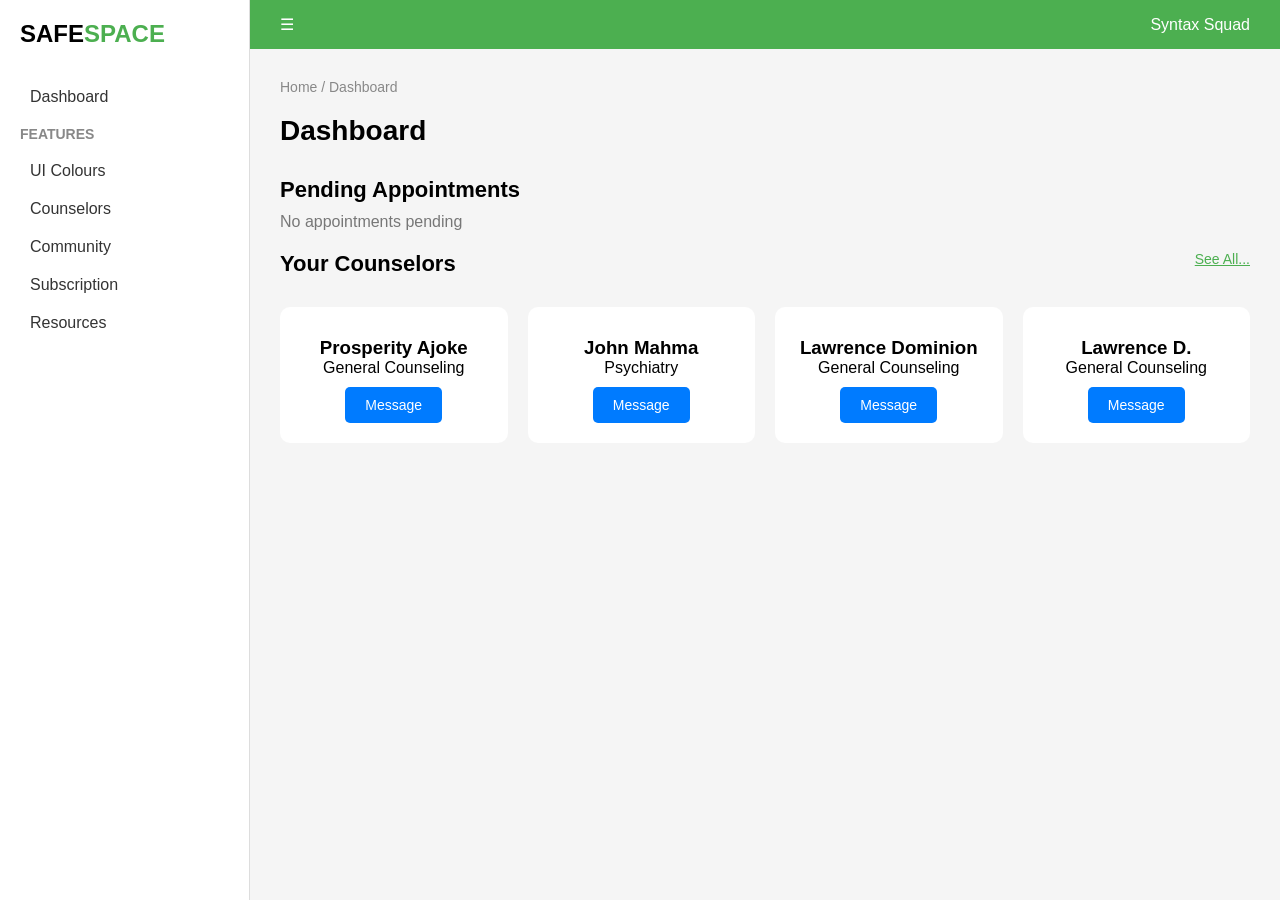
==== Dash.html @ c59a90a7 "Add files via upload" ====
<!DOCTYPE html>
<html lang="en">
<head>
  <meta charset="UTF-8">
  <meta name="viewport" content="width=device-width, initial-scale=1">
  <title>SafeSpace - Dashboard</title>
  <link rel="stylesheet" href="Dash.css">
</head>
<body>

  <!-- Sidebar -->
  <aside class="sidebar" id="sidebar">
    <div class="logo">
      SAFE<span class="green">SPACE</span>
    </div>
    <nav>
      <ul>
        <li><a href="#"><i class="icon"></i> Dashboard</a></li>
        <li class="features-title">FEATURES</li>
        <li><a href="#"><i class="icon"></i> UI Colours</a></li>
        <li><a href="#"><i class="icon"></i> Counselors</a></li>
        <li><a href="#"><i class="icon"></i> Community</a></li>
        <li><a href="#"><i class="icon"></i> Subscription</a></li>
        <li><a href="#"><i class="icon"></i> Resources</a></li>
      </ul>
    </nav>
  </aside>

  <!-- Main Content -->
  <div class="main-content" id="main-content">
    <header class="main-header">
      <div class="menu-icon" id="menu-toggle">☰</div>
      <div class="user-info">
        <i class="icon"></i> Syntax Squad
      </div>
    </header>

    <div class="dashboard-body">
      <div class="breadcrumb">Home / Dashboard</div>

      <h1>Dashboard</h1>

      <section class="pending">
        <h2>Pending Appointments</h2>
        <p>No appointments pending</p>
      </section>

      <section class="counselors">
        <div class="counselors-header">
          <h2>Your Counselors</h2>
          <a href="#">See All...</a>
        </div>

        <div class="counselor-list">
          <div class="counselor-card">
            <div class="avatar"></div>
            <h3>Prosperity Ajoke</h3>
            <p>General Counseling</p>
            <button class="message-btn">Message</button>
          </div>
          <div class="counselor-card">
            <div class="avatar"></div>
            <h3>John Mahma</h3>
            <p>Psychiatry</p>
            <button class="message-btn">Message</button>
          </div>
          <div class="counselor-card">
            <div class="avatar"></div>
            <h3>Lawrence Dominion</h3>
            <p>General Counseling</p>
            <button class="message-btn">Message</button>
          </div>
          <div class="counselor-card">
            <div class="avatar"></div>
            <h3>Lawrence D.</h3>
            <p>General Counseling</p>
            <button class="message-btn">Message</button>
          </div>
        </div>
      </section>
    </div>
  </div>

  <!-- JavaScript -->
  <script>
    const menuToggle = document.getElementById('menu-toggle');
    const sidebar = document.getElementById('sidebar');

    menuToggle.addEventListener('click', () => {
      sidebar.classList.toggle('active');
    });
  </script>

</body>
</html>
---- Dash.css ----
* {
    margin: 0;
    padding: 0;
    box-sizing: border-box;
    font-family: 'Helvetica', sans-serif;
  }
  
  
  body {
    display: flex;
    min-height: 100vh;
  }
  
  .sidebar {
    background: #fff;
    width: 250px;
    padding: 20px;
    border-right: 1px solid #ddd;
    position: fixed;
    height: 100%;
    transition: transform 0.3s ease;
  }
  
  .sidebar.active {
    transform: translateX(0);
  }
  
  .logo {
    font-size: 24px;
    font-weight: bold;
    margin-bottom: 40px;
  }
  
  .green {
    color: #4CAF50;
  }
  
  .sidebar nav ul {
    list-style: none;
  }
  
  .sidebar nav ul li {
    margin-bottom: 20px;
  }
  
  .sidebar nav ul li a {
    color: #333;
    text-decoration: none;
    font-size: 16px;
    display: flex;
    align-items: center;
  }
  
  .sidebar nav ul li a:hover {
    color: #4CAF50;
  }
  
  .icon {
    margin-right: 10px;
  }
  
  .features-title {
    font-size: 14px;
    font-weight: bold;
    margin: 20px 0 10px 0;
    color: #888;
  }
  
  .main-content {
    margin-left: 250px;
    width: calc(100% - 250px);
    background: #f5f5f5;
    min-height: 100vh;
    transition: margin-left 0.3s ease;
  }
  
  .main-header {
    background: #4CAF50;
    color: white;
    padding: 15px 30px;
    display: flex;
    justify-content: space-between;
    align-items: center;
  }
  
  .dashboard-body {
    padding: 30px;
  }
  
  .breadcrumb {
    font-size: 14px;
    color: #888;
    margin-bottom: 20px;
  }
  
  h1 {
    font-size: 28px;
    margin-bottom: 30px;
  }
  
  h2 {
    font-size: 22px;
    margin: 20px 0 10px;
  }
  
  .pending p {
    margin-top: 10px;
    color: #777;
  }
  
  .counselors-header {
    display: flex;
    justify-content: space-between;
    align-items: center;
  }
  
  .counselors-header a {
    font-size: 14px;
    color: #4CAF50;
    text-decoration: underline;
  }
  
  .counselor-list {
    display: flex;
    flex-wrap: wrap;
    gap: 20px;
    margin-top: 20px;
  }
  
  .counselor-card {
    background: #fff;
    border-radius: 10px;
    padding: 20px;
    flex: 1 1 200px;
    display: flex;
    flex-direction: column;
    align-items: center;
    text-align: center;
  }
  
  .avatar {
    font-size: 40px;
    margin-bottom: 10px;
  }
  
  .message-btn {
    margin-top: 10px;
    background: #007BFF;
    border: none;
    padding: 10px 20px;
    color: white;
    border-radius: 5px;
    cursor: pointer;
    font-size: 14px;
  }
  
  .message-btn:hover {
    background: #0056b3;
  }
  
  /* Responsive */
  @media (max-width: 768px) {
    .sidebar {
      transform: translateX(-100%);
      z-index: 999;
    }
  
    .sidebar.active {
      transform: translateX(0);
    }
  
    .main-content {
      margin-left: 0;
      width: 100%;
    }
  
    .menu-icon {
      font-size: 24px;
      cursor: pointer;
    }
  
    .dashboard-body {
      padding: 20px;
    }
  
    .counselor-list {
      flex-direction: column;
    }
  }
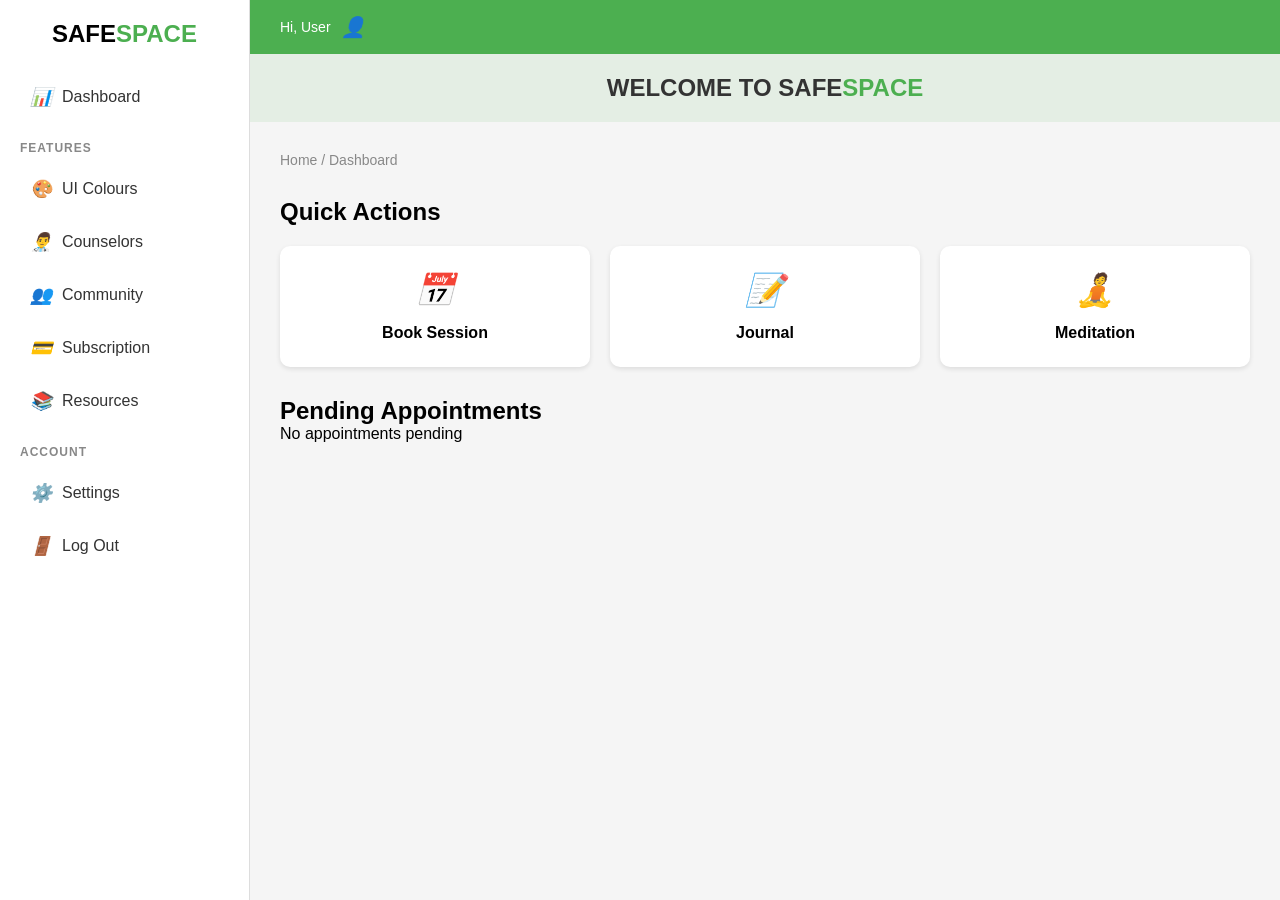
==== commit 96270dd3: "Add files via upload" ====
--- a/Dash.html
+++ b/Dash.html
@@ -15,13 +15,21 @@
     </div>
     <nav>
       <ul>
-        <li><a href="#"><i class="icon"></i> Dashboard</a></li>
+        <li><a href="#"><i class="icon">📊</i> Dashboard</a></li>
         <li class="features-title">FEATURES</li>
-        <li><a href="#"><i class="icon"></i> UI Colours</a></li>
-        <li><a href="#"><i class="icon"></i> Counselors</a></li>
-        <li><a href="#"><i class="icon"></i> Community</a></li>
-        <li><a href="#"><i class="icon"></i> Subscription</a></li>
-        <li><a href="#"><i class="icon"></i> Resources</a></li>
+        <li><a href="#"><i class="icon">🎨</i> UI Colours</a></li>
+        <li><a href="#" class="counselors-link"><i class="icon">👨‍⚕️</i> Counselors</a></li>
+        <li><a href="#"><i class="icon">👥</i> Community</a></li>
+        <li><a href="#"><i class="icon">💳</i> Subscription</a></li>
+        <li><a href="#"><i class="icon">📚</i> Resources</a></li>
+        <li class="features-title">ACCOUNT</li>
+        <li><a href="#" class="settings-link"><i class="icon">⚙️</i> Settings</a></li>
+        <div class="settings-dropdown" id="settings-dropdown">
+          <a href="#">Change Username</a>
+          <a href="#">Change Password</a>
+          <a href="#">Privacy Settings</a>
+        </div>
+        <li><a href="login.html"><i class="icon">🚪</i> Log Out</a></li>
       </ul>
     </nav>
   </aside>
@@ -31,21 +39,42 @@
     <header class="main-header">
       <div class="menu-icon" id="menu-toggle">☰</div>
       <div class="user-info">
-        <i class="icon"></i> Syntax Squad
+        <span class="greeting">Hi, <span id="username">User</span></span>
+        <i class="icon">👤</i>
       </div>
     </header>
+
+    <div class="welcome-banner">
+      <h2>WELCOME TO <span class="logo">SAFE<span class="green">SPACE</span></span></h2>
+    </div>
 
     <div class="dashboard-body">
       <div class="breadcrumb">Home / Dashboard</div>
 
-      <h1>Dashboard</h1>
+      <section class="quick-actions">
+        <h2>Quick Actions</h2>
+        <div class="action-cards">
+          <div class="action-card">
+            <i class="icon">📅</i>
+            <h3>Book Session</h3>
+          </div>
+          <div class="action-card">
+            <i class="icon">📝</i>
+            <h3>Journal</h3>
+          </div>
+          <div class="action-card">
+            <i class="icon">🧘</i>
+            <h3>Meditation</h3>
+          </div>
+        </div>
+      </section>
 
       <section class="pending">
         <h2>Pending Appointments</h2>
         <p>No appointments pending</p>
       </section>
 
-      <section class="counselors">
+      <section class="counselors-section">
         <div class="counselors-header">
           <h2>Your Counselors</h2>
           <a href="#">See All...</a>
@@ -53,26 +82,20 @@
 
         <div class="counselor-list">
           <div class="counselor-card">
-            <div class="avatar"></div>
+            <div class="avatar">P</div>
             <h3>Prosperity Ajoke</h3>
             <p>General Counseling</p>
             <button class="message-btn">Message</button>
           </div>
           <div class="counselor-card">
-            <div class="avatar"></div>
+            <div class="avatar">J</div>
             <h3>John Mahma</h3>
             <p>Psychiatry</p>
             <button class="message-btn">Message</button>
           </div>
           <div class="counselor-card">
-            <div class="avatar"></div>
+            <div class="avatar">L</div>
             <h3>Lawrence Dominion</h3>
-            <p>General Counseling</p>
-            <button class="message-btn">Message</button>
-          </div>
-          <div class="counselor-card">
-            <div class="avatar"></div>
-            <h3>Lawrence D.</h3>
             <p>General Counseling</p>
             <button class="message-btn">Message</button>
           </div>
@@ -81,15 +104,32 @@
     </div>
   </div>
 
-  <!-- JavaScript -->
   <script>
+    // Menu Toggle
     const menuToggle = document.getElementById('menu-toggle');
     const sidebar = document.getElementById('sidebar');
-
+    
     menuToggle.addEventListener('click', () => {
       sidebar.classList.toggle('active');
     });
+
+    // Settings Dropdown
+    document.querySelector('.settings-link').addEventListener('click', (e) => {
+      e.preventDefault();
+      document.getElementById('settings-dropdown').classList.toggle('show');
+    });
+
+    // Load username from localStorage (or use default)
+    document.addEventListener('DOMContentLoaded', () => {
+      const username = localStorage.getItem('username') || 'User';
+      document.getElementById('username').textContent = username;
+    });
+
+    // Counselors Section Toggle
+    document.querySelector('.counselors-link').addEventListener('click', (e) => {
+      e.preventDefault();
+      document.querySelector('.counselors-section').classList.toggle('active');
+    });
   </script>
-
 </body>
-</html>
+</html>
--- a/Dash.css
+++ b/Dash.css
@@ -1,191 +1,321 @@
 * {
-    margin: 0;
-    padding: 0;
-    box-sizing: border-box;
-    font-family: 'Helvetica', sans-serif;
-  }
-  
-  
-  body {
-    display: flex;
-    min-height: 100vh;
-  }
-  
+  margin: 0;
+  padding: 0;
+  box-sizing: border-box;
+  font-family: 'Helvetica', sans-serif;
+}
+
+body {
+  display: flex;
+  min-height: 100vh;
+  background: #f5f5f5;
+}
+
+/* Sidebar Styles */
+.sidebar {
+  background: #fff;
+  width: 250px;
+  padding: 20px;
+  border-right: 1px solid #ddd;
+  position: fixed;
+  height: 100%;
+  transition: transform 0.3s ease;
+  z-index: 100;
+}
+
+.sidebar.active {
+  transform: translateX(0);
+}
+
+.logo {
+  font-size: 24px;
+  font-weight: bold;
+  margin-bottom: 30px;
+  text-align: center;
+}
+
+.green {
+  color: #4CAF50;
+}
+
+.sidebar nav ul {
+  list-style: none;
+}
+
+.sidebar nav ul li {
+  margin-bottom: 15px;
+}
+
+.sidebar nav ul li a {
+  color: #333;
+  text-decoration: none;
+  font-size: 16px;
+  display: flex;
+  align-items: center;
+  padding: 8px 10px;
+  border-radius: 5px;
+  transition: all 0.3s;
+}
+
+.sidebar nav ul li a:hover {
+  background: rgba(76, 175, 80, 0.1);
+  color: #4CAF50;
+}
+
+.sidebar nav ul li a .icon {
+  margin-right: 10px;
+  font-size: 18px;
+}
+
+.features-title {
+  font-size: 12px;
+  font-weight: bold;
+  margin: 25px 0 10px 0;
+  color: #888;
+  text-transform: uppercase;
+  letter-spacing: 1px;
+}
+
+.settings-dropdown {
+  display: none;
+  padding: 10px 0 10px 40px;
+  background: #f8f8f8;
+  border-radius: 0 0 5px 5px;
+  margin-top: -10px;
+  margin-bottom: 10px;
+}
+
+.settings-dropdown.show {
+  display: block;
+  animation: fadeIn 0.3s;
+}
+
+.settings-dropdown a {
+  display: block;
+  padding: 8px 15px;
+  color: #555;
+  font-size: 14px;
+  text-decoration: none;
+}
+
+.settings-dropdown a:hover {
+  color: #4CAF50;
+}
+
+/* Main Content Styles */
+.main-content {
+  margin-left: 250px;
+  width: calc(100% - 250px);
+  min-height: 100vh;
+  transition: margin-left 0.3s ease;
+}
+
+.main-header {
+  background: #4CAF50;
+  color: white;
+  padding: 15px 30px;
+  display: flex;
+  justify-content: space-between;
+  align-items: center;
+  position: sticky;
+  top: 0;
+  z-index: 90;
+}
+
+.menu-icon {
+  font-size: 24px;
+  cursor: pointer;
+  display: none;
+}
+
+.user-info {
+  display: flex;
+  align-items: center;
+  gap: 10px;
+}
+
+.greeting {
+  font-size: 14px;
+}
+
+.user-info .icon {
+  font-size: 20px;
+}
+
+/* Welcome Banner */
+.welcome-banner {
+  background: rgba(76, 175, 80, 0.1);
+  padding: 20px;
+  text-align: center;
+  animation: fadeIn 1s ease-out;
+}
+
+.welcome-banner h2 {
+  font-size: 24px;
+  color: #333;
+}
+
+.welcome-banner .logo {
+  font-weight: bold;
+}
+
+/* Dashboard Body */
+.dashboard-body {
+  padding: 30px;
+}
+
+.breadcrumb {
+  font-size: 14px;
+  color: #888;
+  margin-bottom: 20px;
+}
+
+/* Quick Actions */
+.quick-actions {
+  margin: 30px 0;
+}
+
+.action-cards {
+  display: flex;
+  gap: 20px;
+  margin-top: 20px;
+}
+
+.action-card {
+  background: white;
+  padding: 25px;
+  border-radius: 10px;
+  flex: 1;
+  text-align: center;
+  cursor: pointer;
+  transition: all 0.3s;
+  box-shadow: 0 2px 5px rgba(0,0,0,0.1);
+}
+
+.action-card:hover {
+  transform: translateY(-5px);
+  box-shadow: 0 5px 15px rgba(0,0,0,0.1);
+}
+
+.action-card i {
+  font-size: 32px;
+  margin-bottom: 15px;
+  display: block;
+}
+
+.action-card h3 {
+  font-size: 16px;
+}
+
+/* Counselors Section */
+.counselors-section {
+  margin-top: 40px;
+  display: none;
+}
+
+.counselors-section.active {
+  display: block;
+  animation: fadeIn 0.5s;
+}
+
+.counselors-header {
+  display: flex;
+  justify-content: space-between;
+  align-items: center;
+  margin-bottom: 20px;
+}
+
+.counselors-header a {
+  font-size: 14px;
+  color: #4CAF50;
+  text-decoration: none;
+}
+
+.counselor-list {
+  display: flex;
+  flex-wrap: wrap;
+  gap: 20px;
+}
+
+.counselor-card {
+  background: white;
+  border-radius: 10px;
+  padding: 20px;
+  width: calc(33.333% - 14px);
+  text-align: center;
+  box-shadow: 0 2px 5px rgba(0,0,0,0.1);
+  transition: all 0.3s;
+}
+
+.counselor-card:hover {
+  transform: translateY(-5px);
+  box-shadow: 0 5px 15px rgba(0,0,0,0.1);
+}
+
+.avatar {
+  width: 60px;
+  height: 60px;
+  background: #4CAF50;
+  color: white;
+  border-radius: 50%;
+  display: flex;
+  align-items: center;
+  justify-content: center;
+  font-size: 24px;
+  font-weight: bold;
+  margin: 0 auto 15px;
+}
+
+.message-btn {
+  background: #4CAF50;
+  border: none;
+  padding: 10px 20px;
+  color: white;
+  border-radius: 5px;
+  cursor: pointer;
+  font-size: 14px;
+  margin-top: 15px;
+  transition: background 0.3s;
+}
+
+.message-btn:hover {
+  background: #3e8e41;
+}
+
+/* Animations */
+@keyframes fadeIn {
+  from { opacity: 0; }
+  to { opacity: 1; }
+}
+
+/* Responsive Design */
+@media (max-width: 768px) {
   .sidebar {
-    background: #fff;
-    width: 250px;
-    padding: 20px;
-    border-right: 1px solid #ddd;
-    position: fixed;
-    height: 100%;
-    transition: transform 0.3s ease;
+    transform: translateX(-100%);
   }
   
   .sidebar.active {
     transform: translateX(0);
   }
   
-  .logo {
-    font-size: 24px;
-    font-weight: bold;
-    margin-bottom: 40px;
-  }
-  
-  .green {
-    color: #4CAF50;
-  }
-  
-  .sidebar nav ul {
-    list-style: none;
-  }
-  
-  .sidebar nav ul li {
-    margin-bottom: 20px;
-  }
-  
-  .sidebar nav ul li a {
-    color: #333;
-    text-decoration: none;
-    font-size: 16px;
-    display: flex;
-    align-items: center;
-  }
-  
-  .sidebar nav ul li a:hover {
-    color: #4CAF50;
-  }
-  
-  .icon {
-    margin-right: 10px;
-  }
-  
-  .features-title {
-    font-size: 14px;
-    font-weight: bold;
-    margin: 20px 0 10px 0;
-    color: #888;
-  }
-  
   .main-content {
-    margin-left: 250px;
-    width: calc(100% - 250px);
-    background: #f5f5f5;
-    min-height: 100vh;
-    transition: margin-left 0.3s ease;
-  }
-  
-  .main-header {
-    background: #4CAF50;
-    color: white;
-    padding: 15px 30px;
-    display: flex;
-    justify-content: space-between;
-    align-items: center;
+    margin-left: 0;
+    width: 100%;
+  }
+  
+  .menu-icon {
+    display: block;
+  }
+  
+  .action-cards {
+    flex-direction: column;
+  }
+  
+  .counselor-card {
+    width: 100%;
   }
   
   .dashboard-body {
-    padding: 30px;
-  }
-  
-  .breadcrumb {
-    font-size: 14px;
-    color: #888;
-    margin-bottom: 20px;
-  }
-  
-  h1 {
-    font-size: 28px;
-    margin-bottom: 30px;
-  }
-  
-  h2 {
-    font-size: 22px;
-    margin: 20px 0 10px;
-  }
-  
-  .pending p {
-    margin-top: 10px;
-    color: #777;
-  }
-  
-  .counselors-header {
-    display: flex;
-    justify-content: space-between;
-    align-items: center;
-  }
-  
-  .counselors-header a {
-    font-size: 14px;
-    color: #4CAF50;
-    text-decoration: underline;
-  }
-  
-  .counselor-list {
-    display: flex;
-    flex-wrap: wrap;
-    gap: 20px;
-    margin-top: 20px;
-  }
-  
-  .counselor-card {
-    background: #fff;
-    border-radius: 10px;
     padding: 20px;
-    flex: 1 1 200px;
-    display: flex;
-    flex-direction: column;
-    align-items: center;
-    text-align: center;
-  }
-  
-  .avatar {
-    font-size: 40px;
-    margin-bottom: 10px;
-  }
-  
-  .message-btn {
-    margin-top: 10px;
-    background: #007BFF;
-    border: none;
-    padding: 10px 20px;
-    color: white;
-    border-radius: 5px;
-    cursor: pointer;
-    font-size: 14px;
-  }
-  
-  .message-btn:hover {
-    background: #0056b3;
-  }
-  
-  /* Responsive */
-  @media (max-width: 768px) {
-    .sidebar {
-      transform: translateX(-100%);
-      z-index: 999;
-    }
-  
-    .sidebar.active {
-      transform: translateX(0);
-    }
-  
-    .main-content {
-      margin-left: 0;
-      width: 100%;
-    }
-  
-    .menu-icon {
-      font-size: 24px;
-      cursor: pointer;
-    }
-  
-    .dashboard-body {
-      padding: 20px;
-    }
-  
-    .counselor-list {
-      flex-direction: column;
-    }
-  }
-  
-  +  }
+}
